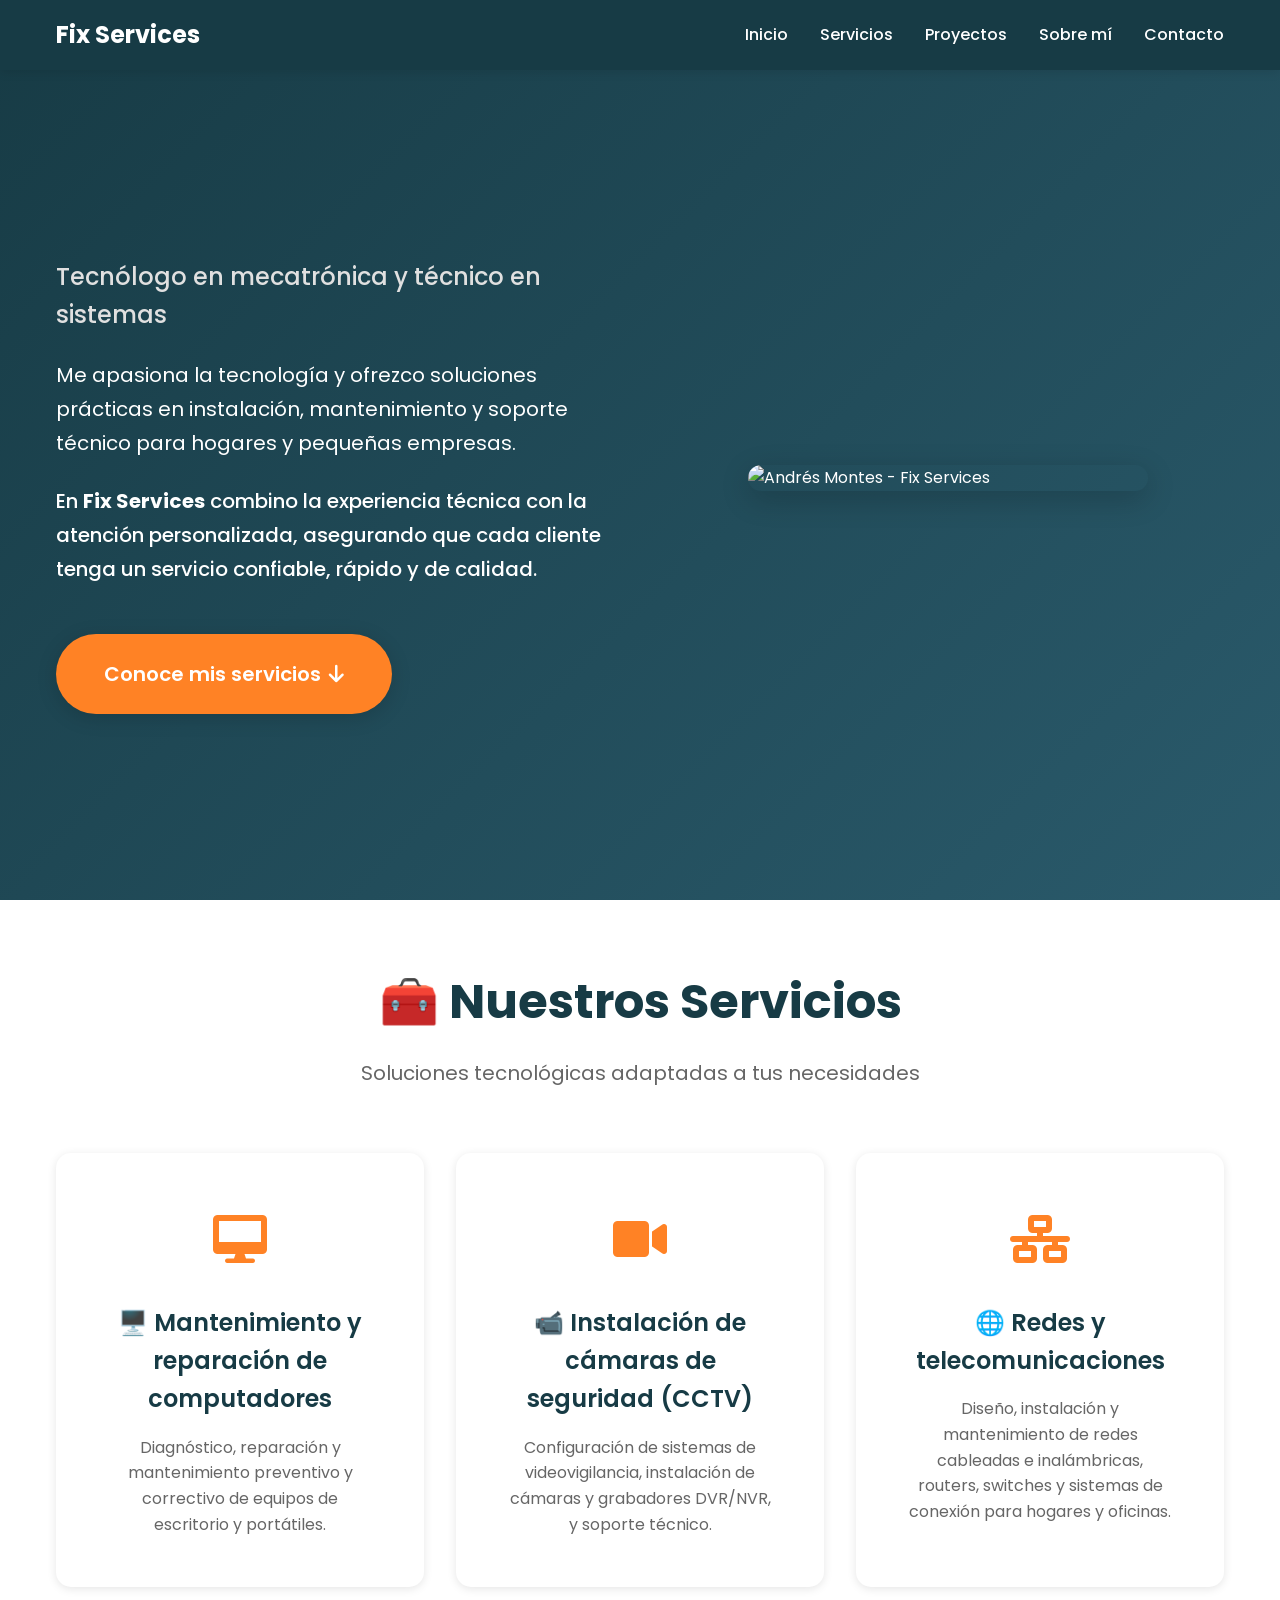
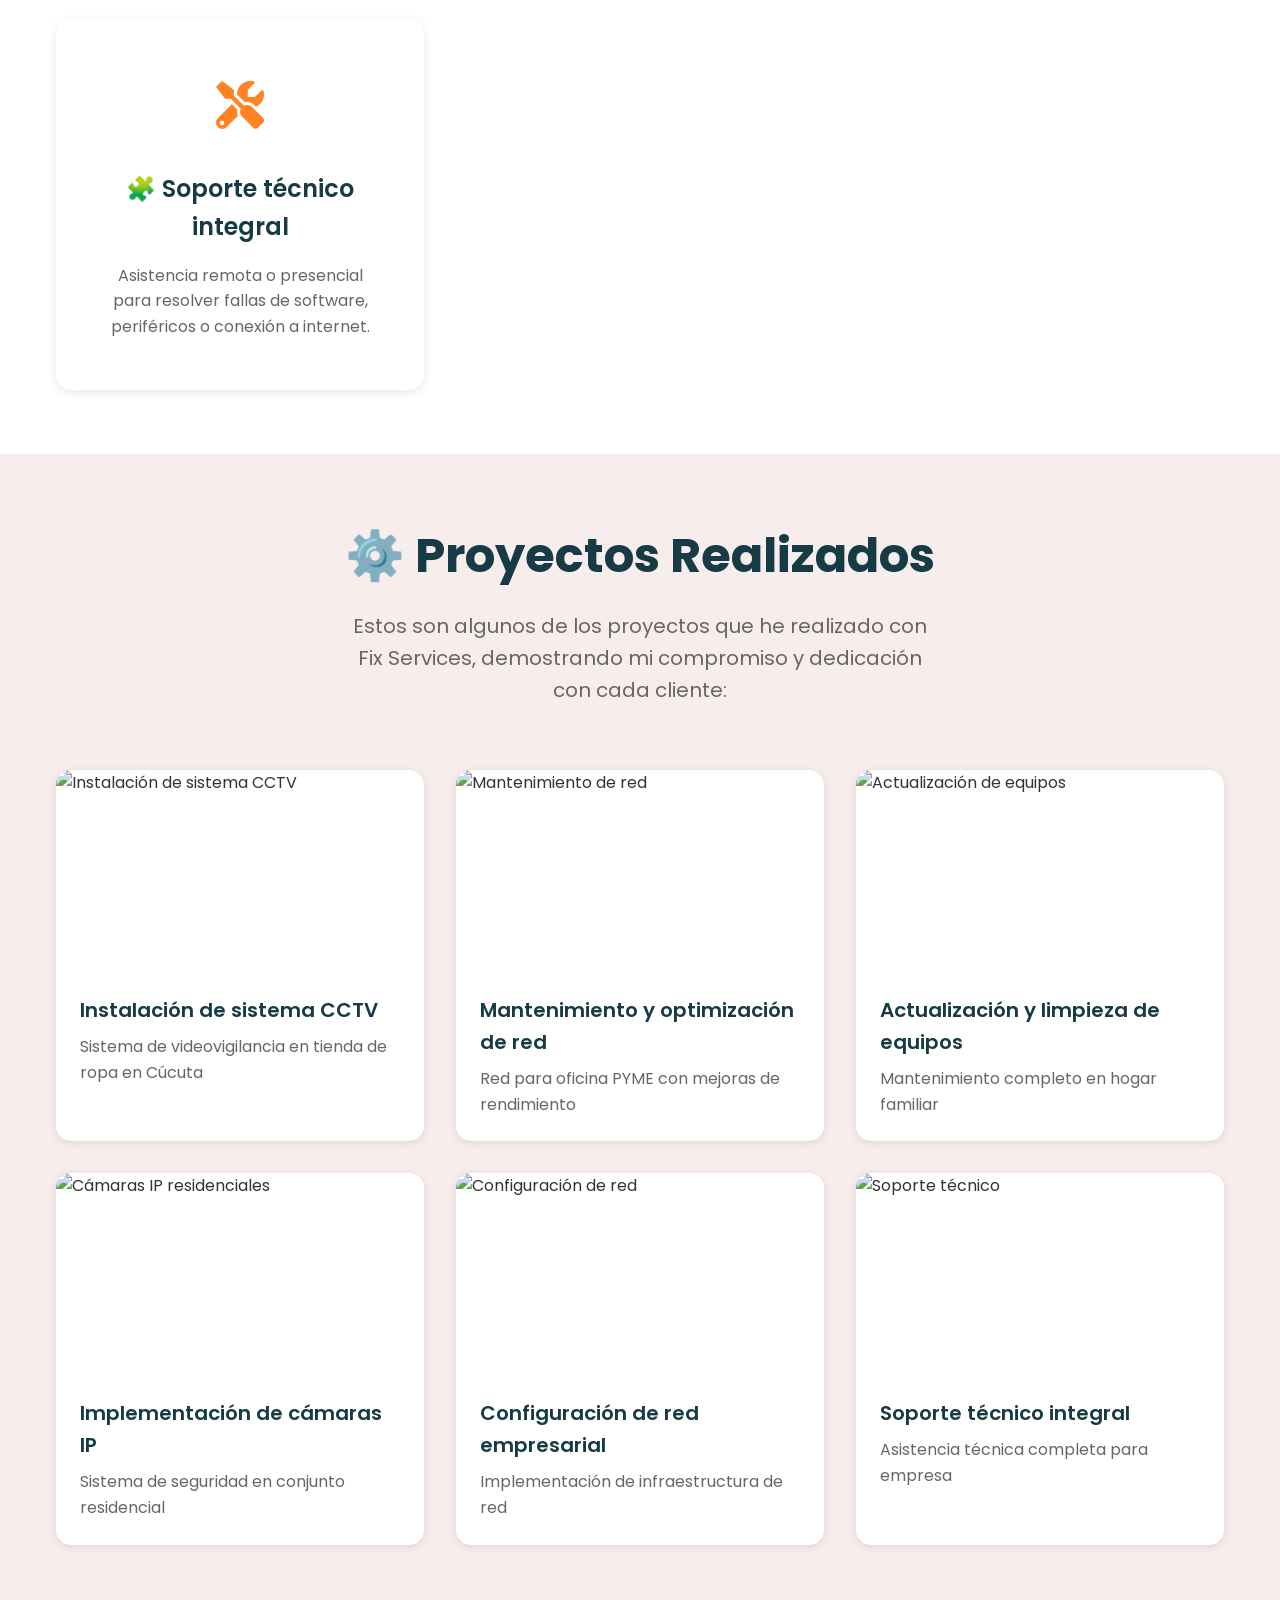
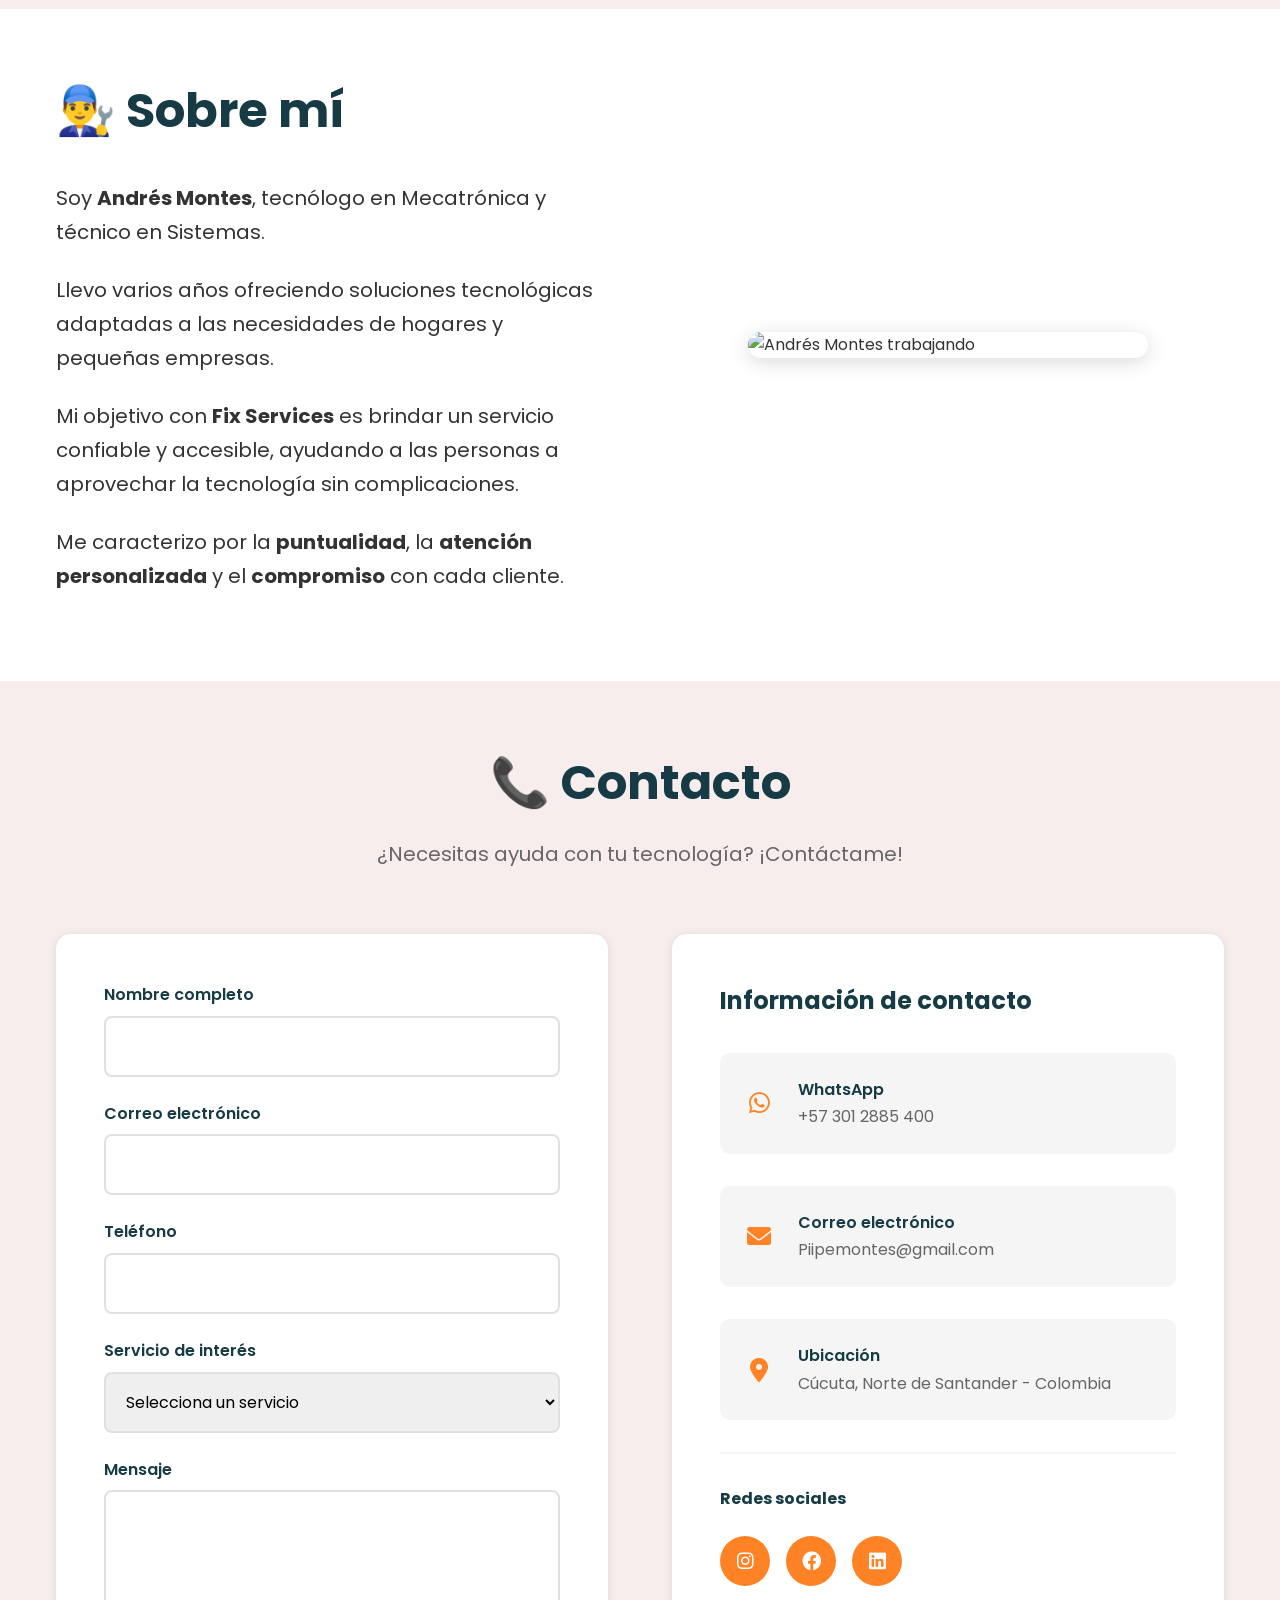
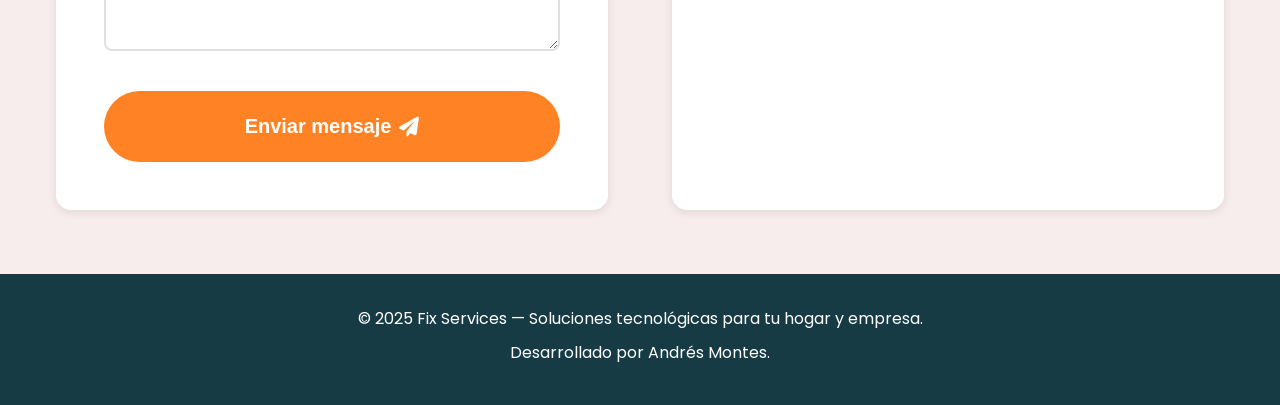
==== index.html @ 524e6ed4 "Add files via upload" ====
<!DOCTYPE html>
<html lang="es">
<head>
    <!-- Configuración básica del documento -->
    <meta charset="UTF-8">
    <meta name="viewport" content="width=device-width, initial-scale=1.0">
    <title>Fix Services - Soluciones Tecnológicas</title>
    
    <!-- Enlaces a fuentes de Google Fonts -->
    <link href="https://fonts.googleapis.com/css2?family=Poppins:wght@300;400;500;600;700&display=swap" rel="stylesheet">
    
    <!-- Enlace a Font Awesome para iconos -->
    <link rel="stylesheet" href="https://cdnjs.cloudflare.com/ajax/libs/font-awesome/6.0.0/css/all.min.css">
    
    <!-- Enlace al archivo CSS personalizado -->
    <link rel="stylesheet" href="css/styles.css">
</head>
<body>
    <!-- Navegación principal del sitio -->
    <nav class="navbar">
        <div class="nav-container">
            <!-- Logo de la empresa -->
            <div class="nav-logo">
                <h2>Fix Services</h2>
            </div>
            
            <!-- Menú de navegación -->
            <ul class="nav-menu">
                <li class="nav-item">
                    <a href="#inicio" class="nav-link">Inicio</a>
                </li>
                <li class="nav-item">
                    <a href="#servicios" class="nav-link">Servicios</a>
                </li>
                <li class="nav-item">
                    <a href="#proyectos" class="nav-link">Proyectos</a>
                </li>
                <li class="nav-item">
                    <a href="#sobre-mi" class="nav-link">Sobre mí</a>
                </li>
                <li class="nav-item">
                    <a href="#contacto" class="nav-link">Contacto</a>
                </li>
            </ul>
            
            <!-- Botón del menú móvil -->
            <div class="hamburger">
                <span class="bar"></span>
                <span class="bar"></span>
                <span class="bar"></span>
            </div>
        </div>
    </nav>

    <!-- Sección de inicio/hero -->
    <section id="inicio" class="hero">
        <div class="hero-container">
            <div class="hero-content">
                <!-- Texto principal de presentación -->
                <h1 class="hero-title">
                    👋 ¡Hola! Soy <span class="highlight">Andrés Montes</span>
                </h1>
                <p class="hero-subtitle">
                    Tecnólogo en mecatrónica y técnico en sistemas
                </p>
                <p class="hero-description">
                    Me apasiona la tecnología y ofrezco soluciones prácticas en instalación, 
                    mantenimiento y soporte técnico para hogares y pequeñas empresas.
                </p>
                <p class="hero-mission">
                    En <strong>Fix Services</strong> combino la experiencia técnica con la atención 
                    personalizada, asegurando que cada cliente tenga un servicio confiable, 
                    rápido y de calidad.
                </p>
                
                <!-- Botón de llamada a la acción -->
                <a href="#servicios" class="cta-button">
                    Conoce mis servicios
                    <i class="fas fa-arrow-down"></i>
                </a>
            </div>
            
            <!-- Imagen de perfil -->
            <div class="hero-image">
                <img src="https://res.cloudinary.com/dukxt2wlk/image/upload/v1761182097/1_psapt6.jpg" 
                     alt="Andrés Montes - Fix Services" class="profile-img">
            </div>
        </div>
    </section>

    <!-- Sección de servicios -->
    <section id="servicios" class="services">
        <div class="container">
            <div class="section-header">
                <h2 class="section-title">🧰 Nuestros Servicios</h2>
                <p class="section-subtitle">Soluciones tecnológicas adaptadas a tus necesidades</p>
            </div>
            
            <!-- Grid de servicios -->
            <div class="services-grid">
                <!-- Servicio 1: Mantenimiento de computadores -->
                <div class="service-card">
                    <div class="service-icon">
                        <i class="fas fa-desktop"></i>
                    </div>
                    <h3 class="service-title">🖥️ Mantenimiento y reparación de computadores</h3>
                    <p class="service-description">
                        Diagnóstico, reparación y mantenimiento preventivo y correctivo de equipos 
                        de escritorio y portátiles.
                    </p>
                </div>
                
                <!-- Servicio 2: Instalación de cámaras -->
                <div class="service-card">
                    <div class="service-icon">
                        <i class="fas fa-video"></i>
                    </div>
                    <h3 class="service-title">📹 Instalación de cámaras de seguridad (CCTV)</h3>
                    <p class="service-description">
                        Configuración de sistemas de videovigilancia, instalación de cámaras y 
                        grabadores DVR/NVR, y soporte técnico.
                    </p>
                </div>
                
                <!-- Servicio 3: Redes y telecomunicaciones -->
                <div class="service-card">
                    <div class="service-icon">
                        <i class="fas fa-network-wired"></i>
                    </div>
                    <h3 class="service-title">🌐 Redes y telecomunicaciones</h3>
                    <p class="service-description">
                        Diseño, instalación y mantenimiento de redes cableadas e inalámbricas, 
                        routers, switches y sistemas de conexión para hogares y oficinas.
                    </p>
                </div>
                
                <!-- Servicio 4: Soporte técnico -->
                <div class="service-card">
                    <div class="service-icon">
                        <i class="fas fa-tools"></i>
                    </div>
                    <h3 class="service-title">🧩 Soporte técnico integral</h3>
                    <p class="service-description">
                        Asistencia remota o presencial para resolver fallas de software, 
                        periféricos o conexión a internet.
                    </p>
                </div>
            </div>
        </div>
    </section>

    <!-- Sección de proyectos -->
    <section id="proyectos" class="projects">
        <div class="container">
            <div class="section-header">
                <h2 class="section-title">⚙️ Proyectos Realizados</h2>
                <p class="section-subtitle">
                    Estos son algunos de los proyectos que he realizado con Fix Services, 
                    demostrando mi compromiso y dedicación con cada cliente:
                </p>
            </div>
            
            <!-- Grid de proyectos -->
            <div class="projects-grid">
                <!-- Proyecto 1 -->
                <div class="project-card">
                    <div class="project-image">
                        <img src="https://res.cloudinary.com/dukxt2wlk/image/upload/v1761182099/74_prld3y.jpg" 
                             alt="Instalación de sistema CCTV">
                    </div>
                    <div class="project-content">
                        <h3 class="project-title">Instalación de sistema CCTV</h3>
                        <p class="project-description">Sistema de videovigilancia en tienda de ropa en Cúcuta</p>
                    </div>
                </div>
                
                <!-- Proyecto 2 -->
                <div class="project-card">
                    <div class="project-image">
                        <img src="https://res.cloudinary.com/dukxt2wlk/image/upload/v1761182099/44_uyxtmu.jpg" 
                             alt="Mantenimiento de red">
                    </div>
                    <div class="project-content">
                        <h3 class="project-title">Mantenimiento y optimización de red</h3>
                        <p class="project-description">Red para oficina PYME con mejoras de rendimiento</p>
                    </div>
                </div>
                
                <!-- Proyecto 3 -->
                <div class="project-card">
                    <div class="project-image">
                        <img src="https://res.cloudinary.com/dukxt2wlk/image/upload/v1761182098/00_pwxx7u.jpg" 
                             alt="Actualización de equipos">
                    </div>
                    <div class="project-content">
                        <h3 class="project-title">Actualización y limpieza de equipos</h3>
                        <p class="project-description">Mantenimiento completo en hogar familiar</p>
                    </div>
                </div>
                
                <!-- Proyecto 4 -->
                <div class="project-card">
                    <div class="project-image">
                        <img src="https://res.cloudinary.com/dukxt2wlk/image/upload/v1761182098/7_uywknx.jpg" 
                             alt="Cámaras IP residenciales">
                    </div>
                    <div class="project-content">
                        <h3 class="project-title">Implementación de cámaras IP</h3>
                        <p class="project-description">Sistema de seguridad en conjunto residencial</p>
                    </div>
                </div>
                
                <!-- Proyecto 5 -->
                <div class="project-card">
                    <div class="project-image">
                        <img src="https://res.cloudinary.com/dukxt2wlk/image/upload/v1761182096/2_j3lslt.jpg" 
                             alt="Configuración de red">
                    </div>
                    <div class="project-content">
                        <h3 class="project-title">Configuración de red empresarial</h3>
                        <p class="project-description">Implementación de infraestructura de red</p>
                    </div>
                </div>
                
                <!-- Proyecto 6 -->
                <div class="project-card">
                    <div class="project-image">
                        <img src="https://res.cloudinary.com/dukxt2wlk/image/upload/v1761182097/3_bhouew.jpg" 
                             alt="Soporte técnico">
                    </div>
                    <div class="project-content">
                        <h3 class="project-title">Soporte técnico integral</h3>
                        <p class="project-description">Asistencia técnica completa para empresa</p>
                    </div>
                </div>
            </div>
        </div>
    </section>

    <!-- Sección sobre mí -->
    <section id="sobre-mi" class="about">
        <div class="container">
            <div class="about-content">
                <div class="about-text">
                    <h2 class="section-title">👨‍🔧 Sobre mí</h2>
                    <div class="about-description">
                        <p>
                            Soy <strong>Andrés Montes</strong>, tecnólogo en Mecatrónica y técnico en Sistemas.
                        </p>
                        <p>
                            Llevo varios años ofreciendo soluciones tecnológicas adaptadas a las necesidades 
                            de hogares y pequeñas empresas.
                        </p>
                        <p>
                            Mi objetivo con <strong>Fix Services</strong> es brindar un servicio confiable y 
                            accesible, ayudando a las personas a aprovechar la tecnología sin complicaciones.
                        </p>
                        <p>
                            Me caracterizo por la <strong>puntualidad</strong>, la <strong>atención personalizada</strong> 
                            y el <strong>compromiso</strong> con cada cliente.
                        </p>
                    </div>
                </div>
                
                <!-- Imagen de perfil en la sección sobre mí -->
                <div class="about-image">
                    <img src="https://res.cloudinary.com/dukxt2wlk/image/upload/v1761182097/1_psapt6.jpg" 
                         alt="Andrés Montes trabajando" class="about-img">
                </div>
            </div>
        </div>
    </section>

    <!-- Sección de contacto -->
    <section id="contacto" class="contact">
        <div class="container">
            <div class="section-header">
                <h2 class="section-title">📞 Contacto</h2>
                <p class="section-subtitle">¿Necesitas ayuda con tu tecnología? ¡Contáctame!</p>
            </div>
            
            <div class="contact-content">
                <!-- Formulario de contacto -->
                <div class="contact-form-container">
                    <form id="contactForm" class="contact-form">
                        <div class="form-group">
                            <label for="nombre">Nombre completo</label>
                            <input type="text" id="nombre" name="nombre" required>
                        </div>
                        
                        <div class="form-group">
                            <label for="email">Correo electrónico</label>
                            <input type="email" id="email" name="email" required>
                        </div>
                        
                        <div class="form-group">
                            <label for="telefono">Teléfono</label>
                            <input type="tel" id="telefono" name="telefono">
                        </div>
                        
                        <div class="form-group">
                            <label for="servicio">Servicio de interés</label>
                            <select id="servicio" name="servicio">
                                <option value="">Selecciona un servicio</option>
                                <option value="mantenimiento">Mantenimiento de computadores</option>
                                <option value="camaras">Instalación de cámaras</option>
                                <option value="redes">Redes y telecomunicaciones</option>
                                <option value="soporte">Soporte técnico</option>
                                <option value="otro">Otro</option>
                            </select>
                        </div>
                        
                        <div class="form-group">
                            <label for="mensaje">Mensaje</label>
                            <textarea id="mensaje" name="mensaje" rows="5" required></textarea>
                        </div>
                        
                        <button type="submit" class="submit-button">
                            Enviar mensaje
                            <i class="fas fa-paper-plane"></i>
                        </button>
                    </form>
                </div>
                
                <!-- Información de contacto -->
                <div class="contact-info">
                    <h3>Información de contacto</h3>
                    
                    <div class="contact-item">
                        <i class="fab fa-whatsapp"></i>
                        <div>
                            <strong>WhatsApp</strong>
                            <p>+57 301 2885 400</p>
                        </div>
                    </div>
                    
                    <div class="contact-item">
                        <i class="fas fa-envelope"></i>
                        <div>
                            <strong>Correo electrónico</strong>
                            <p>Piipemontes@gmail.com</p>
                        </div>
                    </div>
                    
                    <div class="contact-item">
                        <i class="fas fa-map-marker-alt"></i>
                        <div>
                            <strong>Ubicación</strong>
                            <p>Cúcuta, Norte de Santander - Colombia</p>
                        </div>
                    </div>
                    
                    <!-- Redes sociales -->
                    <div class="social-links">
                        <h4>Redes sociales</h4>
                        <div class="social-buttons">
                            <a href="#" class="social-button" title="Instagram">
                                <i class="fab fa-instagram"></i>
                            </a>
                            <a href="#" class="social-button" title="Facebook">
                                <i class="fab fa-facebook"></i>
                            </a>
                            <a href="#" class="social-button" title="LinkedIn">
                                <i class="fab fa-linkedin"></i>
                            </a>
                        </div>
                    </div>
                </div>
            </div>
        </div>
    </section>

    <!-- Pie de página -->
    <footer class="footer">
        <div class="container">
            <div class="footer-content">
                <p>&copy; 2025 Fix Services — Soluciones tecnológicas para tu hogar y empresa.</p>
                <p>Desarrollado por Andrés Montes.</p>
            </div>
        </div>
    </footer>

    <!-- Enlace al archivo JavaScript -->
    <script src="js/script.js"></script>
</body>
</html>
---- css/styles.css ----
/* ============================================
   RESET Y CONFIGURACIÓN BÁSICA
   ============================================ */

/* Reset de estilos por defecto del navegador */
* {
    margin: 0;
    padding: 0;
    box-sizing: border-box;
}

/* Configuración de la fuente principal */
body {
    font-family: 'Poppins', sans-serif;
    line-height: 1.6;
    color: #333;
    background-color: #F8EDED;
}

/* ============================================
   VARIABLES CSS (COLORES Y TAMAÑOS)
   ============================================ */

:root {
    /* Colores principales del sitio */
    --primary-color: #173B45;      /* Azul oscuro */
    --secondary-color: #F8EDED;    /* Gris claro */
    --accent-color: #FF8225;       /* Naranja */
    --white: #ffffff;
    --black: #000000;
    --gray-light: #f5f5f5;
    --gray-medium: #666;
    --gray-dark: #333;
    
    /* Tamaños de fuente */
    --font-small: 0.875rem;
    --font-medium: 1rem;
    --font-large: 1.25rem;
    --font-xl: 1.5rem;
    --font-xxl: 2rem;
    --font-xxxl: 3rem;
    
    /* Espaciados */
    --spacing-xs: 0.5rem;
    --spacing-sm: 1rem;
    --spacing-md: 1.5rem;
    --spacing-lg: 2rem;
    --spacing-xl: 3rem;
    --spacing-xxl: 4rem;
    
    /* Sombras */
    --shadow-light: 0 2px 10px rgba(0, 0, 0, 0.1);
    --shadow-medium: 0 4px 20px rgba(0, 0, 0, 0.15);
    --shadow-heavy: 0 8px 30px rgba(0, 0, 0, 0.2);
    
    /* Transiciones */
    --transition-fast: 0.3s ease;
    --transition-medium: 0.5s ease;
}

/* ============================================
   NAVEGACIÓN
   ============================================ */

.navbar {
    position: fixed;
    top: 0;
    width: 100%;
    background-color: var(--primary-color);
    box-shadow: var(--shadow-light);
    z-index: 1000;
    transition: var(--transition-fast);
}

.nav-container {
    max-width: 1200px;
    margin: 0 auto;
    padding: 0 var(--spacing-sm);
    display: flex;
    justify-content: space-between;
    align-items: center;
    height: 70px;
}

.nav-logo h2 {
    color: var(--white);
    font-size: var(--font-xl);
    font-weight: 700;
}

.nav-menu {
    display: flex;
    list-style: none;
    gap: var(--spacing-lg);
}

.nav-link {
    color: var(--white);
    text-decoration: none;
    font-weight: 500;
    transition: var(--transition-fast);
    position: relative;
}

.nav-link:hover {
    color: var(--accent-color);
    transform: translateY(-2px);
}

/* Efecto de línea debajo del enlace al hacer hover */
.nav-link::after {
    content: '';
    position: absolute;
    bottom: -5px;
    left: 0;
    width: 0;
    height: 2px;
    background-color: var(--accent-color);
    transition: var(--transition-fast);
}

.nav-link:hover::after {
    width: 100%;
}

/* Menú hamburguesa para móviles */
.hamburger {
    display: none;
    flex-direction: column;
    cursor: pointer;
}

.bar {
    width: 25px;
    height: 3px;
    background-color: var(--white);
    margin: 3px 0;
    transition: var(--transition-fast);
}

/* ============================================
   SECCIÓN HERO/INICIO
   ============================================ */

.hero {
    background: linear-gradient(135deg, var(--primary-color) 0%, #2a5a6b 100%);
    color: var(--white);
    padding: 120px 0 var(--spacing-xxl);
    min-height: 100vh;
    display: flex;
    align-items: center;
}

.hero-container {
    max-width: 1200px;
    margin: 0 auto;
    padding: 0 var(--spacing-sm);
    display: grid;
    grid-template-columns: 1fr 1fr;
    gap: var(--spacing-xxl);
    align-items: center;
}

.hero-content {
    animation: slideInLeft 1s ease-out;
}

.hero-title {
    font-size: var(--font-xxxl);
    font-weight: 700;
    margin-bottom: var(--spacing-sm);
    line-height: 1.2;
}

.highlight {
    color: var(--accent-color);
}

.hero-subtitle {
    font-size: var(--font-xl);
    font-weight: 500;
    margin-bottom: var(--spacing-md);
    color: #e0e0e0;
}

.hero-description,
.hero-mission {
    font-size: var(--font-large);
    margin-bottom: var(--spacing-md);
    line-height: 1.7;
}

.hero-mission {
    font-weight: 500;
}

.cta-button {
    display: inline-flex;
    align-items: center;
    gap: var(--spacing-xs);
    background-color: var(--accent-color);
    color: var(--white);
    padding: var(--spacing-md) var(--spacing-xl);
    text-decoration: none;
    border-radius: 50px;
    font-weight: 600;
    font-size: var(--font-large);
    transition: var(--transition-fast);
    box-shadow: var(--shadow-medium);
    margin-top: var(--spacing-md);
}

.cta-button:hover {
    background-color: #e6731a;
    transform: translateY(-3px);
    box-shadow: var(--shadow-heavy);
}

.hero-image {
    display: flex;
    justify-content: center;
    animation: slideInRight 1s ease-out;
}

.profile-img {
    width: 100%;
    max-width: 400px;
    height: auto;
    border-radius: 20px;
    box-shadow: var(--shadow-heavy);
    transition: var(--transition-medium);
}

.profile-img:hover {
    transform: scale(1.05);
}

/* ============================================
   SECCIONES GENERALES
   ============================================ */

.container {
    max-width: 1200px;
    margin: 0 auto;
    padding: 0 var(--spacing-sm);
}

.section-header {
    text-align: center;
    margin-bottom: var(--spacing-xxl);
}

.section-title {
    font-size: var(--font-xxxl);
    font-weight: 700;
    color: var(--primary-color);
    margin-bottom: var(--spacing-sm);
}

.section-subtitle {
    font-size: var(--font-large);
    color: var(--gray-medium);
    max-width: 600px;
    margin: 0 auto;
}

/* ============================================
   SECCIÓN SERVICIOS
   ============================================ */

.services {
    padding: var(--spacing-xxl) 0;
    background-color: var(--white);
}

.services-grid {
    display: grid;
    grid-template-columns: repeat(auto-fit, minmax(280px, 1fr));
    gap: var(--spacing-lg);
}

.service-card {
    background-color: var(--white);
    padding: var(--spacing-xl);
    border-radius: 15px;
    box-shadow: var(--shadow-light);
    text-align: center;
    transition: var(--transition-fast);
    border: 2px solid transparent;
}

.service-card:hover {
    transform: translateY(-10px);
    box-shadow: var(--shadow-heavy);
    border-color: var(--accent-color);
}

.service-icon {
    font-size: 3rem;
    color: var(--accent-color);
    margin-bottom: var(--spacing-md);
}

.service-title {
    font-size: var(--font-xl);
    font-weight: 600;
    color: var(--primary-color);
    margin-bottom: var(--spacing-sm);
}

.service-description {
    color: var(--gray-medium);
    line-height: 1.6;
}

/* ============================================
   SECCIÓN PROYECTOS
   ============================================ */

.projects {
    padding: var(--spacing-xxl) 0;
    background-color: var(--secondary-color);
}

.projects-grid {
    display: grid;
    grid-template-columns: repeat(auto-fit, minmax(300px, 1fr));
    gap: var(--spacing-lg);
}

.project-card {
    background-color: var(--white);
    border-radius: 15px;
    overflow: hidden;
    box-shadow: var(--shadow-light);
    transition: var(--transition-fast);
}

.project-card:hover {
    transform: translateY(-5px);
    box-shadow: var(--shadow-heavy);
}

.project-image {
    width: 100%;
    height: 200px;
    overflow: hidden;
}

.project-image img {
    width: 100%;
    height: 100%;
    object-fit: cover;
    transition: var(--transition-medium);
}

.project-card:hover .project-image img {
    transform: scale(1.1);
}

.project-content {
    padding: var(--spacing-md);
}

.project-title {
    font-size: var(--font-large);
    font-weight: 600;
    color: var(--primary-color);
    margin-bottom: var(--spacing-xs);
}

.project-description {
    color: var(--gray-medium);
    font-size: var(--font-medium);
}

/* ============================================
   SECCIÓN SOBRE MÍ
   ============================================ */

.about {
    padding: var(--spacing-xxl) 0;
    background-color: var(--white);
}

.about-content {
    display: grid;
    grid-template-columns: 1fr 1fr;
    gap: var(--spacing-xxl);
    align-items: center;
}

.about-text .section-title {
    text-align: left;
    margin-bottom: var(--spacing-lg);
}

.about-description p {
    font-size: var(--font-large);
    margin-bottom: var(--spacing-md);
    line-height: 1.7;
    color: var(--gray-dark);
}

.about-image {
    display: flex;
    justify-content: center;
}

.about-img {
    width: 100%;
    max-width: 400px;
    height: auto;
    border-radius: 20px;
    box-shadow: var(--shadow-medium);
}

/* ============================================
   SECCIÓN CONTACTO
   ============================================ */

.contact {
    padding: var(--spacing-xxl) 0;
    background-color: var(--secondary-color);
}

.contact-content {
    display: grid;
    grid-template-columns: 1fr 1fr;
    gap: var(--spacing-xxl);
}

/* Formulario de contacto */
.contact-form-container {
    background-color: var(--white);
    padding: var(--spacing-xl);
    border-radius: 15px;
    box-shadow: var(--shadow-light);
}

.contact-form {
    display: flex;
    flex-direction: column;
    gap: var(--spacing-md);
}

.form-group {
    display: flex;
    flex-direction: column;
}

.form-group label {
    font-weight: 600;
    color: var(--primary-color);
    margin-bottom: var(--spacing-xs);
}

.form-group input,
.form-group select,
.form-group textarea {
    padding: var(--spacing-sm);
    border: 2px solid #e0e0e0;
    border-radius: 8px;
    font-size: var(--font-medium);
    transition: var(--transition-fast);
    font-family: 'Poppins', sans-serif;
}

.form-group input:focus,
.form-group select:focus,
.form-group textarea:focus {
    outline: none;
    border-color: var(--accent-color);
    box-shadow: 0 0 0 3px rgba(255, 130, 37, 0.1);
}

.submit-button {
    background-color: var(--accent-color);
    color: var(--white);
    border: none;
    padding: var(--spacing-md) var(--spacing-xl);
    border-radius: 50px;
    font-size: var(--font-large);
    font-weight: 600;
    cursor: pointer;
    transition: var(--transition-fast);
    display: flex;
    align-items: center;
    justify-content: center;
    gap: var(--spacing-xs);
    margin-top: var(--spacing-sm);
}

.submit-button:hover {
    background-color: #e6731a;
    transform: translateY(-2px);
    box-shadow: var(--shadow-medium);
}

/* Información de contacto */
.contact-info {
    background-color: var(--white);
    padding: var(--spacing-xl);
    border-radius: 15px;
    box-shadow: var(--shadow-light);
}

.contact-info h3 {
    font-size: var(--font-xl);
    color: var(--primary-color);
    margin-bottom: var(--spacing-lg);
}

.contact-item {
    display: flex;
    align-items: center;
    gap: var(--spacing-md);
    margin-bottom: var(--spacing-lg);
    padding: var(--spacing-md);
    background-color: var(--gray-light);
    border-radius: 10px;
    transition: var(--transition-fast);
}

.contact-item:hover {
    background-color: #e8e8e8;
    transform: translateX(5px);
}

.contact-item i {
    font-size: 1.5rem;
    color: var(--accent-color);
    width: 30px;
    text-align: center;
}

.contact-item strong {
    display: block;
    color: var(--primary-color);
    font-weight: 600;
    margin-bottom: 2px;
}

.contact-item p {
    color: var(--gray-medium);
    margin: 0;
}

.social-links {
    margin-top: var(--spacing-lg);
    padding-top: var(--spacing-lg);
    border-top: 2px solid var(--gray-light);
}

.social-links h4 {
    color: var(--primary-color);
    margin-bottom: var(--spacing-md);
}

.social-buttons {
    display: flex;
    gap: var(--spacing-sm);
}

.social-button {
    display: flex;
    align-items: center;
    justify-content: center;
    width: 50px;
    height: 50px;
    background-color: var(--accent-color);
    color: var(--white);
    border-radius: 50%;
    text-decoration: none;
    transition: var(--transition-fast);
    font-size: 1.2rem;
}

.social-button:hover {
    background-color: #e6731a;
    transform: translateY(-3px);
    box-shadow: var(--shadow-medium);
}

/* ============================================
   PIE DE PÁGINA
   ============================================ */

.footer {
    background-color: var(--primary-color);
    color: var(--white);
    padding: var(--spacing-lg) 0;
    text-align: center;
}

.footer-content p {
    margin-bottom: var(--spacing-xs);
}

/* ============================================
   ANIMACIONES
   ============================================ */

@keyframes slideInLeft {
    from {
        opacity: 0;
        transform: translateX(-50px);
    }
    to {
        opacity: 1;
        transform: translateX(0);
    }
}

@keyframes slideInRight {
    from {
        opacity: 0;
        transform: translateX(50px);
    }
    to {
        opacity: 1;
        transform: translateX(0);
    }
}

@keyframes fadeInUp {
    from {
        opacity: 0;
        transform: translateY(30px);
    }
    to {
        opacity: 1;
        transform: translateY(0);
    }
}

/* Aplicar animación a las tarjetas de servicios y proyectos */
.service-card,
.project-card {
    animation: fadeInUp 0.6s ease-out;
}

/* ============================================
   RESPONSIVE DESIGN
   ============================================ */

/* Tablets */
@media (max-width: 768px) {
    .nav-menu {
        position: fixed;
        left: -100%;
        top: 70px;
        flex-direction: column;
        background-color: var(--primary-color);
        width: 100%;
        text-align: center;
        transition: var(--transition-fast);
        box-shadow: var(--shadow-medium);
        padding: var(--spacing-lg) 0;
    }

    .nav-menu.active {
        left: 0;
    }

    .hamburger {
        display: flex;
    }

    .hamburger.active .bar:nth-child(2) {
        opacity: 0;
    }

    .hamburger.active .bar:nth-child(1) {
        transform: translateY(8px) rotate(45deg);
    }

    .hamburger.active .bar:nth-child(3) {
        transform: translateY(-8px) rotate(-45deg);
    }

    .hero-container {
        grid-template-columns: 1fr;
        text-align: center;
        gap: var(--spacing-lg);
    }

    .hero-title {
        font-size: 2.5rem;
    }

    .about-content {
        grid-template-columns: 1fr;
        text-align: center;
    }

    .contact-content {
        grid-template-columns: 1fr;
    }

    .services-grid {
        grid-template-columns: 1fr;
    }

    .projects-grid {
        grid-template-columns: repeat(auto-fit, minmax(250px, 1fr));
    }
}

/* Móviles */
@media (max-width: 480px) {
    .container {
        padding: 0 var(--spacing-xs);
    }

    .hero {
        padding: 100px 0 var(--spacing-xl);
    }

    .hero-title {
        font-size: 2rem;
    }

    .section-title {
        font-size: 2rem;
    }

    .service-card,
    .project-card,
    .contact-form-container,
    .contact-info {
        padding: var(--spacing-md);
    }

    .cta-button {
        padding: var(--spacing-sm) var(--spacing-lg);
        font-size: var(--font-medium);
    }
}

/* ============================================
   UTILIDADES
   ============================================ */

/* Clase para ocultar elementos */
.hidden {
    display: none;
}

/* Clase para centrar texto */
.text-center {
    text-align: center;
}

/* Clase para márgenes superiores */
.mt-1 { margin-top: var(--spacing-xs); }
.mt-2 { margin-top: var(--spacing-sm); }
.mt-3 { margin-top: var(--spacing-md); }
.mt-4 { margin-top: var(--spacing-lg); }
.mt-5 { margin-top: var(--spacing-xl); }

/* Clase para márgenes inferiores */
.mb-1 { margin-bottom: var(--spacing-xs); }
.mb-2 { margin-bottom: var(--spacing-sm); }
.mb-3 { margin-bottom: var(--spacing-md); }
.mb-4 { margin-bottom: var(--spacing-lg); }
.mb-5 { margin-bottom: var(--spacing-xl); }
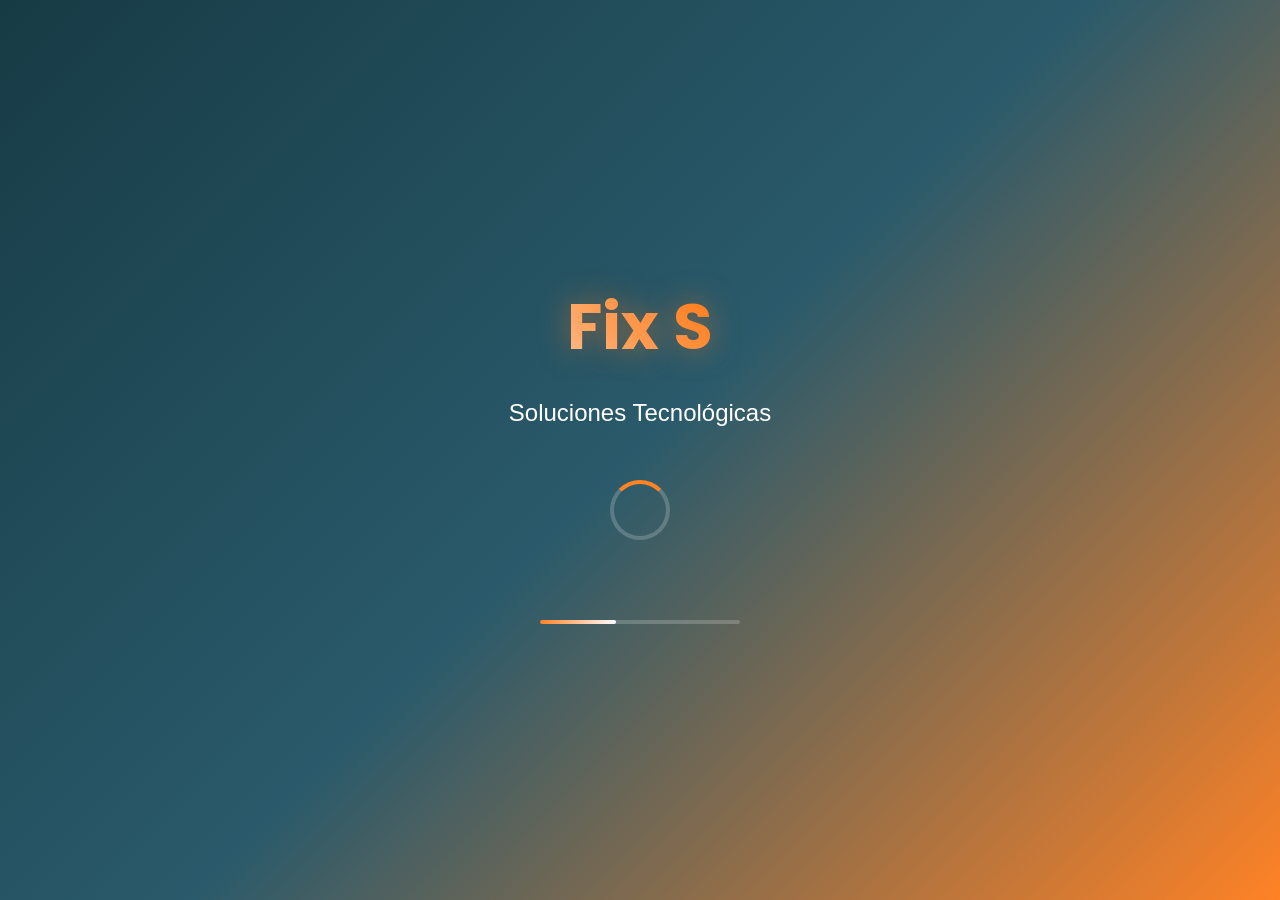
==== commit fdc1928f: "Portafolio v2" ====
--- a/index.html
+++ b/index.html
@@ -16,6 +16,26 @@
     <link rel="stylesheet" href="css/styles.css">
 </head>
 <body>
+    <!-- Pantalla de carga inicial -->
+    <div id="loading-screen" class="loading-screen">
+        <div class="loading-container">
+            <div class="loading-logo">
+                <h1 class="loading-title">Fix Services</h1>
+                <div class="loading-subtitle">Soluciones Tecnológicas</div>
+            </div>
+            <div class="loading-spinner">
+                <div class="spinner"></div>
+            </div>
+            <div class="loading-dots">
+                <span class="dot"></span>
+                <span class="dot"></span>
+                <span class="dot"></span>
+            </div>
+        </div>
+    </div>
+
+    <!-- Contenido principal (oculto inicialmente) -->
+    <div id="main-content" class="main-content hidden">
     <!-- Navegación principal del sitio -->
     <nav class="navbar">
         <div class="nav-container">
@@ -231,6 +251,54 @@
                     <div class="project-content">
                         <h3 class="project-title">Soporte técnico integral</h3>
                         <p class="project-description">Asistencia técnica completa para empresa</p>
+                    </div>
+                </div>
+                
+                <!-- Proyecto 7 -->
+                <div class="project-card">
+                    <div class="project-image">
+                        <img src="https://res.cloudinary.com/dukxt2wlk/image/upload/v1761183969/WhatsApp_Image_2025-10-22_at_8.43.57_PM_qnzd0t.jpg" 
+                             alt="Instalación de equipos">
+                    </div>
+                    <div class="project-content">
+                        <h3 class="project-title">Instalación de equipos de cómputo</h3>
+                        <p class="project-description">Configuración y montaje de equipos para oficina</p>
+                    </div>
+                </div>
+                
+                <!-- Proyecto 8 -->
+                <div class="project-card">
+                    <div class="project-image">
+                        <img src="https://res.cloudinary.com/dukxt2wlk/image/upload/v1761183966/WhatsApp_Image_2025-10-22_at_8.43.56_PM_tfddje.jpg" 
+                             alt="Mantenimiento de servidores">
+                    </div>
+                    <div class="project-content">
+                        <h3 class="project-title">Mantenimiento de servidores</h3>
+                        <p class="project-description">Optimización y mantenimiento de infraestructura de servidores</p>
+                    </div>
+                </div>
+                
+                <!-- Proyecto 9 -->
+                <div class="project-card">
+                    <div class="project-image">
+                        <img src="https://res.cloudinary.com/dukxt2wlk/image/upload/v1761183965/WhatsApp_Image_2025-10-22_at_8.43.55_PM_cmorg1.jpg" 
+                             alt="Configuración de red avanzada">
+                    </div>
+                    <div class="project-content">
+                        <h3 class="project-title">Configuración de red avanzada</h3>
+                        <p class="project-description">Implementación de soluciones de red empresarial</p>
+                    </div>
+                </div>
+                
+                <!-- Proyecto 10 -->
+                <div class="project-card">
+                    <div class="project-image">
+                        <img src="https://res.cloudinary.com/dukxt2wlk/image/upload/v1761183964/WhatsApp_Image_2025-10-22_at_8.43.52_PM_kcv8ic.jpg" 
+                             alt="Sistema de monitoreo">
+                    </div>
+                    <div class="project-content">
+                        <h3 class="project-title">Sistema de monitoreo</h3>
+                        <p class="project-description">Implementación de sistema de monitoreo y control</p>
                     </div>
                 </div>
             </div>
@@ -380,6 +448,8 @@
         </div>
     </footer>
 
+    </div> <!-- Cierre del main-content -->
+
     <!-- Enlace al archivo JavaScript -->
     <script src="js/script.js"></script>
 </body>
--- a/css/styles.css
+++ b/css/styles.css
@@ -15,6 +15,175 @@
     line-height: 1.6;
     color: #333;
     background-color: #F8EDED;
+    overflow-x: hidden;
+}
+
+/* ============================================
+   PANTALLA DE CARGA INICIAL
+   ============================================ */
+
+.loading-screen {
+    position: fixed;
+    top: 0;
+    left: 0;
+    width: 100%;
+    height: 100vh;
+    background: linear-gradient(135deg, var(--primary-color) 0%, #2a5a6b 50%, var(--accent-color) 100%);
+    display: flex;
+    justify-content: center;
+    align-items: center;
+    z-index: 10000;
+    transition: opacity 0.8s ease-out, visibility 0.8s ease-out;
+}
+
+.loading-screen.fade-out {
+    opacity: 0;
+    visibility: hidden;
+}
+
+.loading-container {
+    text-align: center;
+    color: var(--white);
+}
+
+.loading-logo {
+    margin-bottom: var(--spacing-xl);
+}
+
+.loading-title {
+    font-size: 4rem;
+    font-weight: 700;
+    margin-bottom: var(--spacing-sm);
+    background: linear-gradient(45deg, var(--white), var(--accent-color), var(--white));
+    background-size: 200% 200%;
+    -webkit-background-clip: text;
+    -webkit-text-fill-color: transparent;
+    background-clip: text;
+    animation: gradientShift 2s ease-in-out infinite, titlePulse 1.5s ease-in-out infinite;
+    text-shadow: 0 0 30px rgba(255, 130, 37, 0.5);
+}
+
+.loading-subtitle {
+    font-size: var(--font-xl);
+    font-weight: 300;
+    opacity: 0.9;
+    animation: fadeInUp 1s ease-out 0.5s both;
+}
+
+.loading-spinner {
+    margin: var(--spacing-xl) 0;
+    display: flex;
+    justify-content: center;
+}
+
+.spinner {
+    width: 60px;
+    height: 60px;
+    border: 4px solid rgba(255, 255, 255, 0.2);
+    border-top: 4px solid var(--accent-color);
+    border-radius: 50%;
+    animation: spin 1s linear infinite;
+}
+
+.loading-dots {
+    display: flex;
+    justify-content: center;
+    gap: var(--spacing-xs);
+    margin-top: var(--spacing-lg);
+}
+
+.dot {
+    width: 12px;
+    height: 12px;
+    background-color: var(--accent-color);
+    border-radius: 50%;
+    animation: dotBounce 1.4s ease-in-out infinite both;
+}
+
+.dot:nth-child(1) {
+    animation-delay: -0.32s;
+}
+
+.dot:nth-child(2) {
+    animation-delay: -0.16s;
+}
+
+.dot:nth-child(3) {
+    animation-delay: 0s;
+}
+
+/* ============================================
+   ANIMACIONES DE LA PANTALLA DE CARGA
+   ============================================ */
+
+@keyframes gradientShift {
+    0% {
+        background-position: 0% 50%;
+    }
+    50% {
+        background-position: 100% 50%;
+    }
+    100% {
+        background-position: 0% 50%;
+    }
+}
+
+@keyframes titlePulse {
+    0%, 100% {
+        transform: scale(1);
+    }
+    50% {
+        transform: scale(1.05);
+    }
+}
+
+@keyframes fadeInUp {
+    from {
+        opacity: 0;
+        transform: translateY(30px);
+    }
+    to {
+        opacity: 1;
+        transform: translateY(0);
+    }
+}
+
+@keyframes spin {
+    0% {
+        transform: rotate(0deg);
+    }
+    100% {
+        transform: rotate(360deg);
+    }
+}
+
+@keyframes dotBounce {
+    0%, 80%, 100% {
+        transform: scale(0);
+        opacity: 0.5;
+    }
+    40% {
+        transform: scale(1);
+        opacity: 1;
+    }
+}
+
+/* ============================================
+   CONTENIDO PRINCIPAL (OCULTO INICIALMENTE)
+   ============================================ */
+
+.main-content {
+    transition: opacity 0.8s ease-in;
+}
+
+.main-content.hidden {
+    opacity: 0;
+    visibility: hidden;
+}
+
+.main-content.show {
+    opacity: 1;
+    visibility: visible;
 }
 
 /* ============================================
@@ -269,24 +438,30 @@
    ============================================ */
 
 .services {
-    padding: var(--spacing-xxl) 0;
+    padding: var(--spacing-xl) 0;
     background-color: var(--white);
 }
 
 .services-grid {
     display: grid;
-    grid-template-columns: repeat(auto-fit, minmax(280px, 1fr));
-    gap: var(--spacing-lg);
+    grid-template-columns: repeat(4, 1fr);
+    gap: var(--spacing-md);
+    max-width: 1000px;
+    margin: 0 auto;
 }
 
 .service-card {
     background-color: var(--white);
-    padding: var(--spacing-xl);
+    padding: var(--spacing-md);
     border-radius: 15px;
     box-shadow: var(--shadow-light);
     text-align: center;
     transition: var(--transition-fast);
     border: 2px solid transparent;
+    min-height: 200px;
+    display: flex;
+    flex-direction: column;
+    justify-content: space-between;
 }
 
 .service-card:hover {
@@ -296,21 +471,24 @@
 }
 
 .service-icon {
-    font-size: 3rem;
+    font-size: 2.5rem;
     color: var(--accent-color);
-    margin-bottom: var(--spacing-md);
+    margin-bottom: var(--spacing-sm);
 }
 
 .service-title {
-    font-size: var(--font-xl);
+    font-size: var(--font-large);
     font-weight: 600;
     color: var(--primary-color);
-    margin-bottom: var(--spacing-sm);
+    margin-bottom: var(--spacing-xs);
+    line-height: 1.3;
 }
 
 .service-description {
     color: var(--gray-medium);
-    line-height: 1.6;
+    line-height: 1.5;
+    font-size: var(--font-small);
+    flex-grow: 1;
 }
 
 /* ============================================
@@ -699,7 +877,21 @@
     }
 
     .services-grid {
-        grid-template-columns: 1fr;
+        grid-template-columns: repeat(2, 1fr);
+        gap: var(--spacing-sm);
+    }
+    
+    .service-card {
+        padding: var(--spacing-sm);
+        min-height: 180px;
+    }
+    
+    .service-title {
+        font-size: var(--font-medium);
+    }
+    
+    .service-description {
+        font-size: 0.8rem;
     }
 
     .projects-grid {
@@ -735,6 +927,30 @@
     .cta-button {
         padding: var(--spacing-sm) var(--spacing-lg);
         font-size: var(--font-medium);
+    }
+    
+    .services-grid {
+        grid-template-columns: 1fr;
+        gap: var(--spacing-sm);
+    }
+    
+    .service-card {
+        min-height: 160px;
+        padding: var(--spacing-sm);
+    }
+    
+    /* Ajustes para pantalla de carga en móviles */
+    .loading-title {
+        font-size: 2.5rem;
+    }
+    
+    .loading-subtitle {
+        font-size: var(--font-large);
+    }
+    
+    .spinner {
+        width: 50px;
+        height: 50px;
     }
 }
 
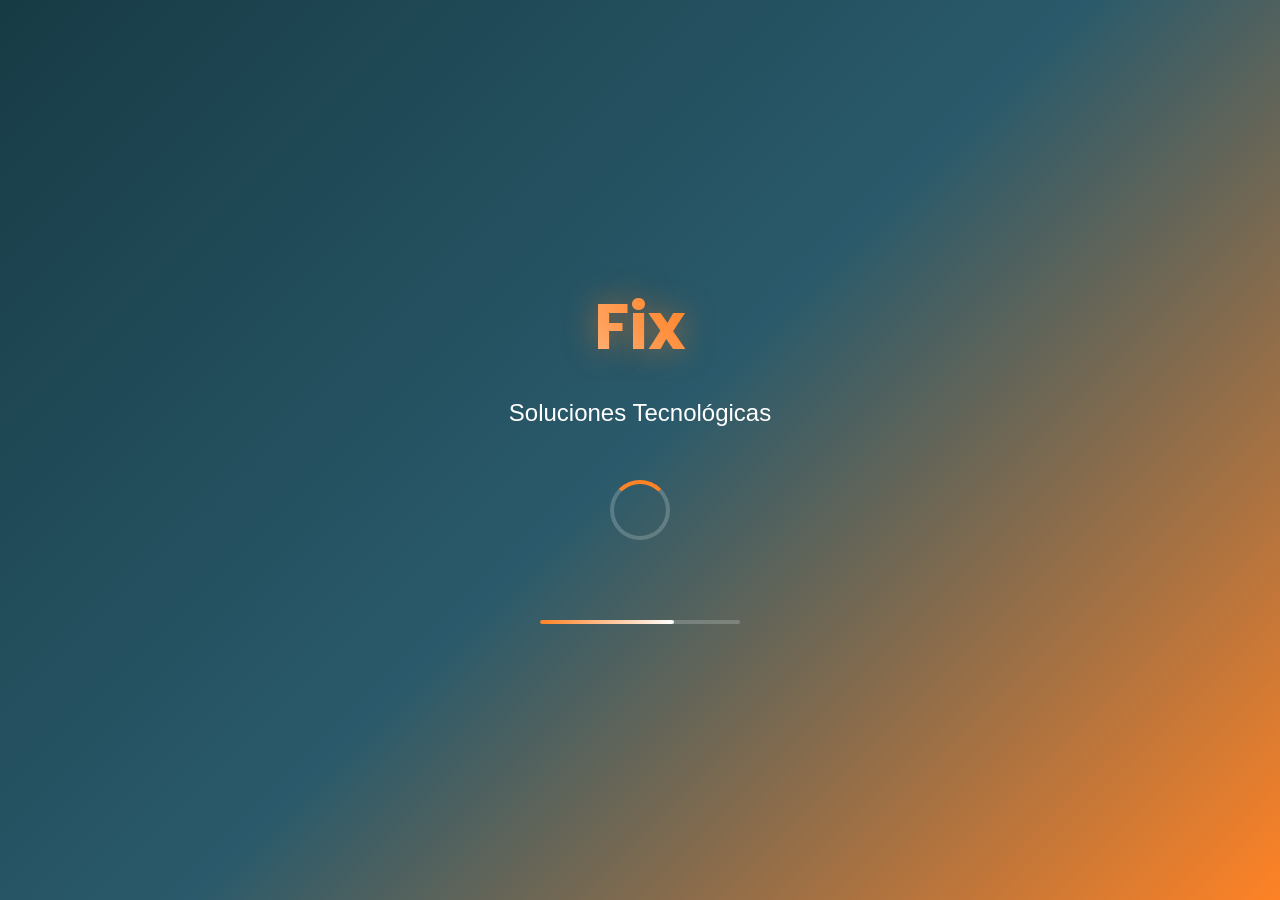
==== commit 81724e48: "nueva prueba" ====
--- a/index.html
+++ b/index.html
@@ -61,6 +61,11 @@
                 <li class="nav-item">
                     <a href="#contacto" class="nav-link">Contacto</a>
                 </li>
+                <li class="nav-item nav-whatsapp">
+                    <a href="https://wa.me/573012885400" target="_blank" rel="noopener noreferrer" class="nav-link nav-whatsapp-btn" title="Contacta por WhatsApp">
+                        <i class="fab fa-whatsapp"></i>
+                    </a>
+                </li>
             </ul>
             
             <!-- Botón del menú móvil -->
@@ -350,7 +355,7 @@
             <div class="contact-content">
                 <!-- Formulario de contacto -->
                 <div class="contact-form-container">
-                    <form id="contactForm" class="contact-form">
+                    <form id="contactForm" class="contact-form" action="https://formspree.io/f/xwpwvyrp" method="POST">
                         <div class="form-group">
                             <label for="nombre">Nombre completo</label>
                             <input type="text" id="nombre" name="nombre" required>
@@ -394,19 +399,19 @@
                 <div class="contact-info">
                     <h3>Información de contacto</h3>
                     
-                    <div class="contact-item">
+                    <a href="https://wa.me/573012885400" target="_blank" rel="noopener noreferrer" class="contact-item whatsapp-contact-link" style="text-decoration: none; color: inherit;">
                         <i class="fab fa-whatsapp"></i>
                         <div>
                             <strong>WhatsApp</strong>
                             <p>+57 301 2885 400</p>
                         </div>
-                    </div>
+                    </a>
                     
                     <div class="contact-item">
                         <i class="fas fa-envelope"></i>
                         <div>
                             <strong>Correo electrónico</strong>
-                            <p>Piipemontes@gmail.com</p>
+                            <p><a href="mailto:Piipemontes@gmail.com">Piipemontes@gmail.com</a></p>
                         </div>
                     </div>
                     
@@ -422,14 +427,11 @@
                     <div class="social-links">
                         <h4>Redes sociales</h4>
                         <div class="social-buttons">
-                            <a href="#" class="social-button" title="Instagram">
+                            <a href="https://www.instagram.com/fixservicescuc/" target="_blank" rel="noopener noreferrer" class="social-button" title="Instagram">
                                 <i class="fab fa-instagram"></i>
                             </a>
-                            <a href="#" class="social-button" title="Facebook">
-                                <i class="fab fa-facebook"></i>
-                            </a>
-                            <a href="#" class="social-button" title="LinkedIn">
-                                <i class="fab fa-linkedin"></i>
+                            <a href="https://wa.me/573012885400" target="_blank" rel="noopener noreferrer" class="social-button social-button-whatsapp" title="WhatsApp">
+                                <i class="fab fa-whatsapp"></i>
                             </a>
                         </div>
                     </div>
@@ -452,5 +454,10 @@
 
     <!-- Enlace al archivo JavaScript -->
     <script src="js/script.js"></script>
+    
+    <!-- Chatbase Chatbot -->
+    <script>
+    (function(){if(!window.chatbase||window.chatbase("getState")!=="initialized"){window.chatbase=(...arguments)=>{if(!window.chatbase.q){window.chatbase.q=[]}window.chatbase.q.push(arguments)};window.chatbase=new Proxy(window.chatbase,{get(target,prop){if(prop==="q"){return target.q}return(...args)=>target(prop,...args)}})}const onLoad=function(){const script=document.createElement("script");script.src="https://www.chatbase.co/embed.min.js";script.id="DuDluT7LcW__wkMJLNAY9";script.domain="www.chatbase.co";document.body.appendChild(script)};if(document.readyState==="complete"){onLoad()}else{window.addEventListener("load",onLoad)}})();
+    </script>
 </body>
 </html>
--- a/css/styles.css
+++ b/css/styles.css
@@ -236,7 +236,8 @@
     top: 0;
     width: 100%;
     background-color: var(--primary-color);
-    box-shadow: var(--shadow-light);
+    /* Diseño flat: sombra mínima */
+    box-shadow: 0 2px 4px rgba(0, 0, 0, 0.08);
     z-index: 1000;
     transition: var(--transition-fast);
 }
@@ -253,7 +254,7 @@
 
 .nav-logo h2 {
     color: var(--white);
-    font-size: var(--font-xl);
+    font-size: 1.8rem;
     font-weight: 700;
 }
 
@@ -267,13 +268,14 @@
     color: var(--white);
     text-decoration: none;
     font-weight: 500;
+    font-size: 1.3rem;
     transition: var(--transition-fast);
     position: relative;
 }
 
 .nav-link:hover {
     color: var(--accent-color);
-    transform: translateY(-2px);
+    /* Diseño flat: sin transformación */
 }
 
 /* Efecto de línea debajo del enlace al hacer hover */
@@ -290,6 +292,35 @@
 
 .nav-link:hover::after {
     width: 100%;
+}
+
+/* Botón de WhatsApp en el navbar */
+.nav-whatsapp-btn {
+    background-color: #25d366;
+    color: var(--white) !important;
+    padding: 8px 12px;
+    border-radius: 50%;
+    width: 60px;
+    height: 60px;
+    display: flex;
+    align-items: center;
+    justify-content: center;
+    transition: var(--transition-fast);
+    border: 2px solid transparent;
+}
+
+.nav-whatsapp-btn::after {
+    display: none; /* Remover el efecto de línea */
+}
+
+.nav-whatsapp-btn:hover {
+    /* Diseño flat: solo cambio de color */
+    background-color: #128c7e;
+    color: var(--white) !important;
+}
+
+.nav-whatsapp-btn i {
+    font-size: 1.8rem;
 }
 
 /* Menú hamburguesa para móviles */
@@ -375,14 +406,14 @@
     font-weight: 600;
     font-size: var(--font-large);
     transition: var(--transition-fast);
-    box-shadow: var(--shadow-medium);
+    /* Diseño flat: sombra mínima */
+    box-shadow: 0 2px 4px rgba(0, 0, 0, 0.1);
     margin-top: var(--spacing-md);
 }
 
 .cta-button:hover {
+    /* Diseño flat: solo cambio de color */
     background-color: #e6731a;
-    transform: translateY(-3px);
-    box-shadow: var(--shadow-heavy);
 }
 
 .hero-image {
@@ -396,12 +427,14 @@
     max-width: 400px;
     height: auto;
     border-radius: 20px;
-    box-shadow: var(--shadow-heavy);
+    /* Diseño flat: sombra mínima */
+    box-shadow: 0 2px 4px rgba(0, 0, 0, 0.08);
     transition: var(--transition-medium);
 }
 
 .profile-img:hover {
-    transform: scale(1.05);
+    /* Diseño flat: sin zoom */
+    opacity: 0.9;
 }
 
 /* ============================================
@@ -454,7 +487,8 @@
     background-color: var(--white);
     padding: var(--spacing-md);
     border-radius: 15px;
-    box-shadow: var(--shadow-light);
+    /* Diseño flat: sombra mínima */
+    box-shadow: 0 2px 4px rgba(0, 0, 0, 0.08);
     text-align: center;
     transition: var(--transition-fast);
     border: 2px solid transparent;
@@ -465,9 +499,9 @@
 }
 
 .service-card:hover {
-    transform: translateY(-10px);
-    box-shadow: var(--shadow-heavy);
+    /* Diseño flat: sin transformación, solo cambio de borde */
     border-color: var(--accent-color);
+    background-color: #fafafa;
 }
 
 .service-icon {
@@ -510,13 +544,15 @@
     background-color: var(--white);
     border-radius: 15px;
     overflow: hidden;
-    box-shadow: var(--shadow-light);
-    transition: var(--transition-fast);
+    /* Diseño flat: sombra mínima */
+    box-shadow: 0 2px 4px rgba(0, 0, 0, 0.08);
+    transition: var(--transition-fast);
+    border: 2px solid transparent;
 }
 
 .project-card:hover {
-    transform: translateY(-5px);
-    box-shadow: var(--shadow-heavy);
+    /* Diseño flat: solo borde */
+    border: 2px solid var(--accent-color);
 }
 
 .project-image {
@@ -532,9 +568,7 @@
     transition: var(--transition-medium);
 }
 
-.project-card:hover .project-image img {
-    transform: scale(1.1);
-}
+/* Diseño flat: sin zoom en imagen */
 
 .project-content {
     padding: var(--spacing-md);
@@ -590,7 +624,8 @@
     max-width: 400px;
     height: auto;
     border-radius: 20px;
-    box-shadow: var(--shadow-medium);
+    /* Diseño flat: sombra mínima */
+    box-shadow: 0 2px 4px rgba(0, 0, 0, 0.08);
 }
 
 /* ============================================
@@ -613,7 +648,8 @@
     background-color: var(--white);
     padding: var(--spacing-xl);
     border-radius: 15px;
-    box-shadow: var(--shadow-light);
+    /* Diseño flat: sombra mínima */
+    box-shadow: 0 2px 4px rgba(0, 0, 0, 0.08);
 }
 
 .contact-form {
@@ -649,7 +685,7 @@
 .form-group textarea:focus {
     outline: none;
     border-color: var(--accent-color);
-    box-shadow: 0 0 0 3px rgba(255, 130, 37, 0.1);
+    /* Diseño flat: sin box-shadow */
 }
 
 .submit-button {
@@ -670,9 +706,8 @@
 }
 
 .submit-button:hover {
+    /* Diseño flat: solo cambio de color */
     background-color: #e6731a;
-    transform: translateY(-2px);
-    box-shadow: var(--shadow-medium);
 }
 
 /* Información de contacto */
@@ -680,7 +715,8 @@
     background-color: var(--white);
     padding: var(--spacing-xl);
     border-radius: 15px;
-    box-shadow: var(--shadow-light);
+    /* Diseño flat: sombra mínima */
+    box-shadow: 0 2px 4px rgba(0, 0, 0, 0.08);
 }
 
 .contact-info h3 {
@@ -701,8 +737,30 @@
 }
 
 .contact-item:hover {
+    /* Diseño flat: solo cambio de color de fondo */
     background-color: #e8e8e8;
-    transform: translateX(5px);
+}
+
+/* Estilos específicos para el enlace de WhatsApp en contacto */
+.whatsapp-contact-link {
+    cursor: pointer;
+    text-decoration: none;
+    color: inherit;
+}
+
+.whatsapp-contact-link:hover {
+    /* Diseño flat: solo cambio de color */
+    background-color: #25d366 !important;
+}
+
+.whatsapp-contact-link:hover i {
+    /* Diseño flat: sin animación */
+    color: white;
+}
+
+.whatsapp-contact-link:hover strong,
+.whatsapp-contact-link:hover p {
+    color: white;
 }
 
 .contact-item i {
@@ -738,26 +796,34 @@
 .social-buttons {
     display: flex;
     gap: var(--spacing-sm);
+    justify-content: center;
 }
 
 .social-button {
     display: flex;
     align-items: center;
     justify-content: center;
-    width: 50px;
-    height: 50px;
+    width: 70px;
+    height: 70px;
     background-color: var(--accent-color);
     color: var(--white);
     border-radius: 50%;
     text-decoration: none;
     transition: var(--transition-fast);
-    font-size: 1.2rem;
+    font-size: 1.8rem;
 }
 
 .social-button:hover {
+    /* Diseño flat: solo cambio de color */
     background-color: #e6731a;
-    transform: translateY(-3px);
-    box-shadow: var(--shadow-medium);
+}
+
+.social-button-whatsapp {
+    background-color: var(--accent-color);
+}
+
+.social-button-whatsapp:hover {
+    background-color: #e6731a;
 }
 
 /* ============================================
